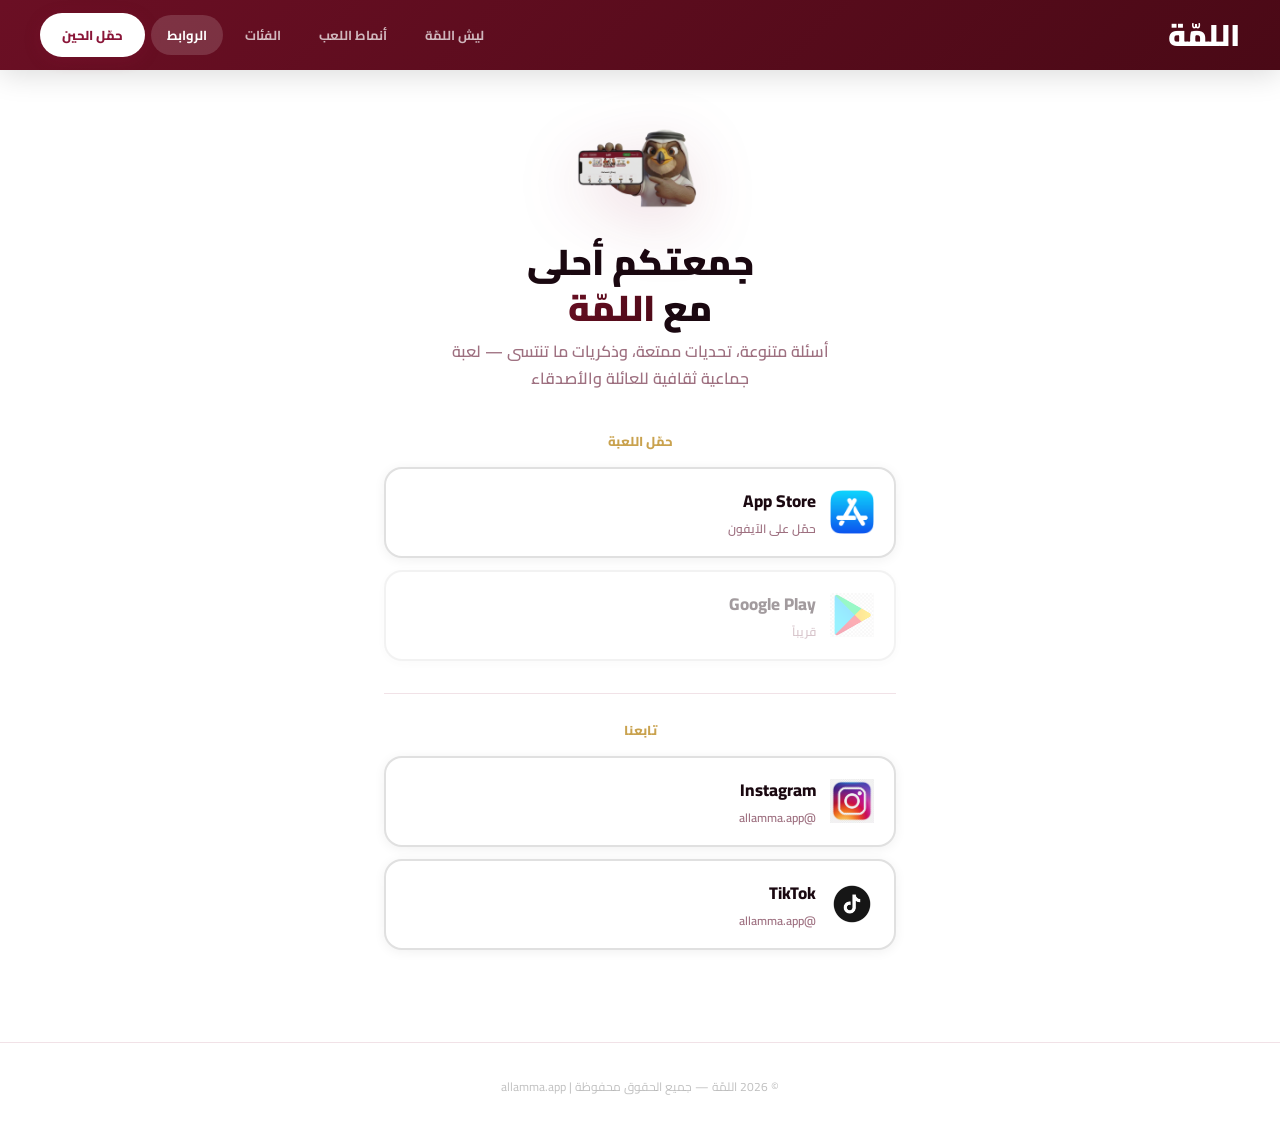
==== links.html @ c3033451 "Links: unified grey border and shadow for all buttons" ====
<!DOCTYPE html>
<html lang="ar" dir="rtl">
<head>
<meta charset="utf-8">
<meta name="viewport" content="width=device-width, initial-scale=1.0">
<title>اللمّة — الروابط</title>
<meta name="description" content="جمعتكم أحلى مع اللمّة — حمّل اللعبة الحين!">
<meta property="og:title" content="اللمّة"><meta property="og:description" content="جمعتكم أحلى مع اللمّة — حمّلها الحين!">
<meta property="og:image" content="https://allamma.app/falcon.png">
<link rel="icon" href="icon.png">
<style>
@import url('https://fonts.googleapis.com/css2?family=Cairo:wght@400;600;700;800;900&display=swap');
:root{--maroon:#8A1538;--gold:#C9A24E;--dark:#1A0810;--muted:#9E7080;--card-border:rgba(138,21,56,0.12)}
*{margin:0;padding:0;box-sizing:border-box}
html{scroll-behavior:smooth}
body{font-family:'Cairo',sans-serif;background:#fff;color:var(--dark);overflow-x:hidden}
a{text-decoration:none;color:inherit}

/* ═══════════ NAV ═══════════ */
nav{position:fixed;top:0;left:0;right:0;height:70px;background:linear-gradient(135deg,#6B0F24,#4A0916);display:flex;align-items:center;justify-content:space-between;padding:0 clamp(16px,4vw,40px);z-index:100;box-shadow:0 4px 30px rgba(0,0,0,0.15)}
.n-logo{font-size:30px;font-weight:900;color:#fff}
.n-logo a{color:#fff}
.n-links{display:flex;gap:6px;align-items:center}
.n-link{color:rgba(255,255,255,0.7);font-size:13px;font-weight:700;padding:8px 16px;border-radius:30px;transition:all 0.25s}
.n-link:hover{color:#fff;background:rgba(255,255,255,0.15)}
.n-link.active{color:#fff;background:rgba(255,255,255,0.15)}
.n-cta{background:#fff;color:var(--maroon);font-size:13px;font-weight:800;padding:10px 22px;border-radius:30px;transition:all 0.25s;box-shadow:0 4px 16px rgba(138,21,56,0.25)}
.n-cta:hover{transform:scale(1.05);box-shadow:0 6px 24px rgba(0,0,0,0.2)}
@media(max-width:700px){.n-links{gap:2px;overflow-x:auto;white-space:nowrap;scrollbar-width:none;-webkit-overflow-scrolling:touch}.n-links::-webkit-scrollbar{display:none}.n-link{font-size:10px;padding:5px 8px;white-space:nowrap}.n-cta{display:none}.n-logo{font-size:24px}}

/* ═══════════ PAGE ═══════════ */
.page{padding:120px 24px 60px;max-width:560px;margin:0 auto;text-align:center}
.page-falcon{width:140px;margin-bottom:20px;filter:drop-shadow(0 16px 32px rgba(138,21,56,0.15));animation:float 4s ease-in-out infinite}
@keyframes float{0%,100%{transform:translateY(0)}50%{transform:translateY(-10px)}}
.page-title{font-size:clamp(28px,5vw,36px);font-weight:900;margin-bottom:6px;line-height:1.3}
.page-title span{background:linear-gradient(135deg,#6B0F24,#4A0916);-webkit-background-clip:text;-webkit-text-fill-color:transparent;background-clip:text}
.page-sub{color:var(--muted);font-size:clamp(13px,2vw,16px);font-weight:600;margin-bottom:36px;line-height:1.7;max-width:400px;margin-left:auto;margin-right:auto}

/* Section */
.sec-title{color:var(--gold);font-size:13px;font-weight:800;margin-bottom:14px}
.links{display:flex;flex-direction:column;gap:12px;margin-bottom:32px}
.link-btn{display:flex;align-items:center;gap:14px;background:#fff;border:2px solid rgba(0,0,0,0.12);border-radius:18px;padding:16px 20px;transition:all 0.3s cubic-bezier(.16,1,.3,1);box-shadow:0 2px 12px rgba(0,0,0,0.06)}
.link-btn:hover{transform:translateY(-3px);box-shadow:0 12px 32px rgba(0,0,0,0.1);border-color:rgba(0,0,0,0.2)}
.link-btn.disabled{opacity:0.4;pointer-events:none}
.link-icon{width:44px;height:44px;flex-shrink:0}
.link-icon img{width:44px;height:44px;object-fit:contain}
.link-text{flex:1;text-align:right;font-size:17px;font-weight:800}
.link-sub{font-size:12px;color:var(--muted);font-weight:600}

.divider{height:1px;background:var(--card-border);margin:8px 0 24px}

/* Footer */
footer{background:#fff;padding:32px 24px;text-align:center;border-top:1px solid var(--card-border)}
.f-copy{color:rgba(0,0,0,0.25);font-size:12px}
</style>
</head>
<body>

<!-- NAV (same as main page) -->
<nav>
  <div class="n-logo"><a href="/">اللمّة</a></div>
  <div class="n-links">
    <a class="n-link" href="/#why">ليش اللمّة</a>
    <a class="n-link" href="/#modes">أنماط اللعب</a>
    <a class="n-link" href="/#cats">الفئات</a>
    <a class="n-link active" href="links.html">الروابط</a>
    <a class="n-cta" href="https://apps.apple.com/app/id6760367652" target="_blank">حمّل الحين</a>
  </div>
</nav>

<!-- CONTENT -->
<div class="page">
  <img class="page-falcon" src="falcon.png" alt="اللمّة">
  <div class="page-title">جمعتكم أحلى<br>مع <span>اللمّة</span></div>
  <div class="page-sub">أسئلة متنوعة، تحديات ممتعة، وذكريات ما تنتسى — لعبة جماعية ثقافية للعائلة والأصدقاء</div>

  <div class="sec-title">حمّل اللعبة</div>
  <div class="links">
    <a class="link-btn appstore" href="https://apps.apple.com/app/id6760367652" target="_blank">
      <div class="link-icon"><img src="appstore.png" alt="App Store"></div>
      <div class="link-text">App Store<div class="link-sub">حمّل على الآيفون</div></div>
    </a>
    <a class="link-btn gplay disabled" href="#">
      <div class="link-icon"><img src="googleplay.png" alt="Google Play"></div>
      <div class="link-text">Google Play<div class="link-sub">قريباً</div></div>
    </a>
  </div>

  <div class="divider"></div>

  <div class="sec-title">تابعنا</div>
  <div class="links">
    <a class="link-btn instagram" href="https://www.instagram.com/allamma.app" target="_blank">
      <div class="link-icon"><img src="instagram.png" alt="Instagram"></div>
      <div class="link-text">Instagram<div class="link-sub">@allamma.app</div></div>
    </a>
    <a class="link-btn tiktok" href="https://www.tiktok.com/@allamma.app" target="_blank">
      <div class="link-icon"><img src="tiktok.png" alt="TikTok"></div>
      <div class="link-text">TikTok<div class="link-sub">@allamma.app</div></div>
    </a>
  </div>
</div>

<footer>
  <div class="f-copy">© 2026 اللمّة — جميع الحقوق محفوظة | allamma.app</div>
</footer>

</body>
</html>
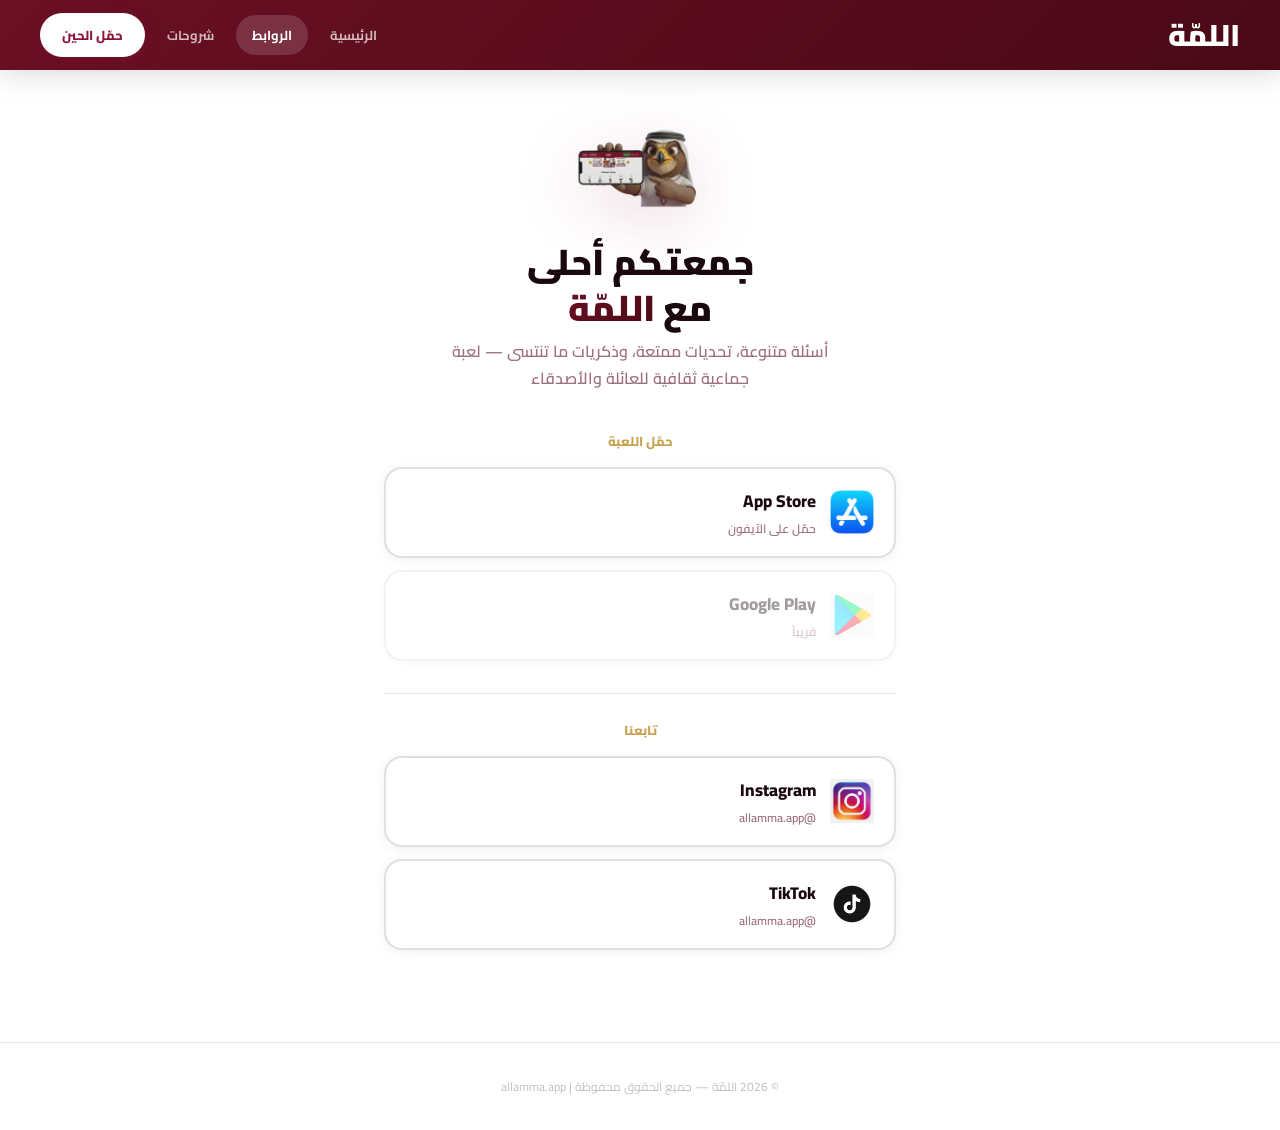
==== commit a580d2c7: "Update nav: add tutorials page + simplify links nav (الرئيسية, الروابط, شروحات)" ====
--- a/links.html
+++ b/links.html
@@ -60,10 +60,9 @@
 <nav>
   <div class="n-logo"><a href="/">اللمّة</a></div>
   <div class="n-links">
-    <a class="n-link" href="/#why">ليش اللمّة</a>
-    <a class="n-link" href="/#modes">أنماط اللعب</a>
-    <a class="n-link" href="/#cats">الفئات</a>
+    <a class="n-link" href="/">الرئيسية</a>
     <a class="n-link active" href="links.html">الروابط</a>
+    <a class="n-link" href="tutorials.html">شروحات</a>
     <a class="n-cta" href="https://apps.apple.com/app/id6760367652" target="_blank">حمّل الحين</a>
   </div>
 </nav>
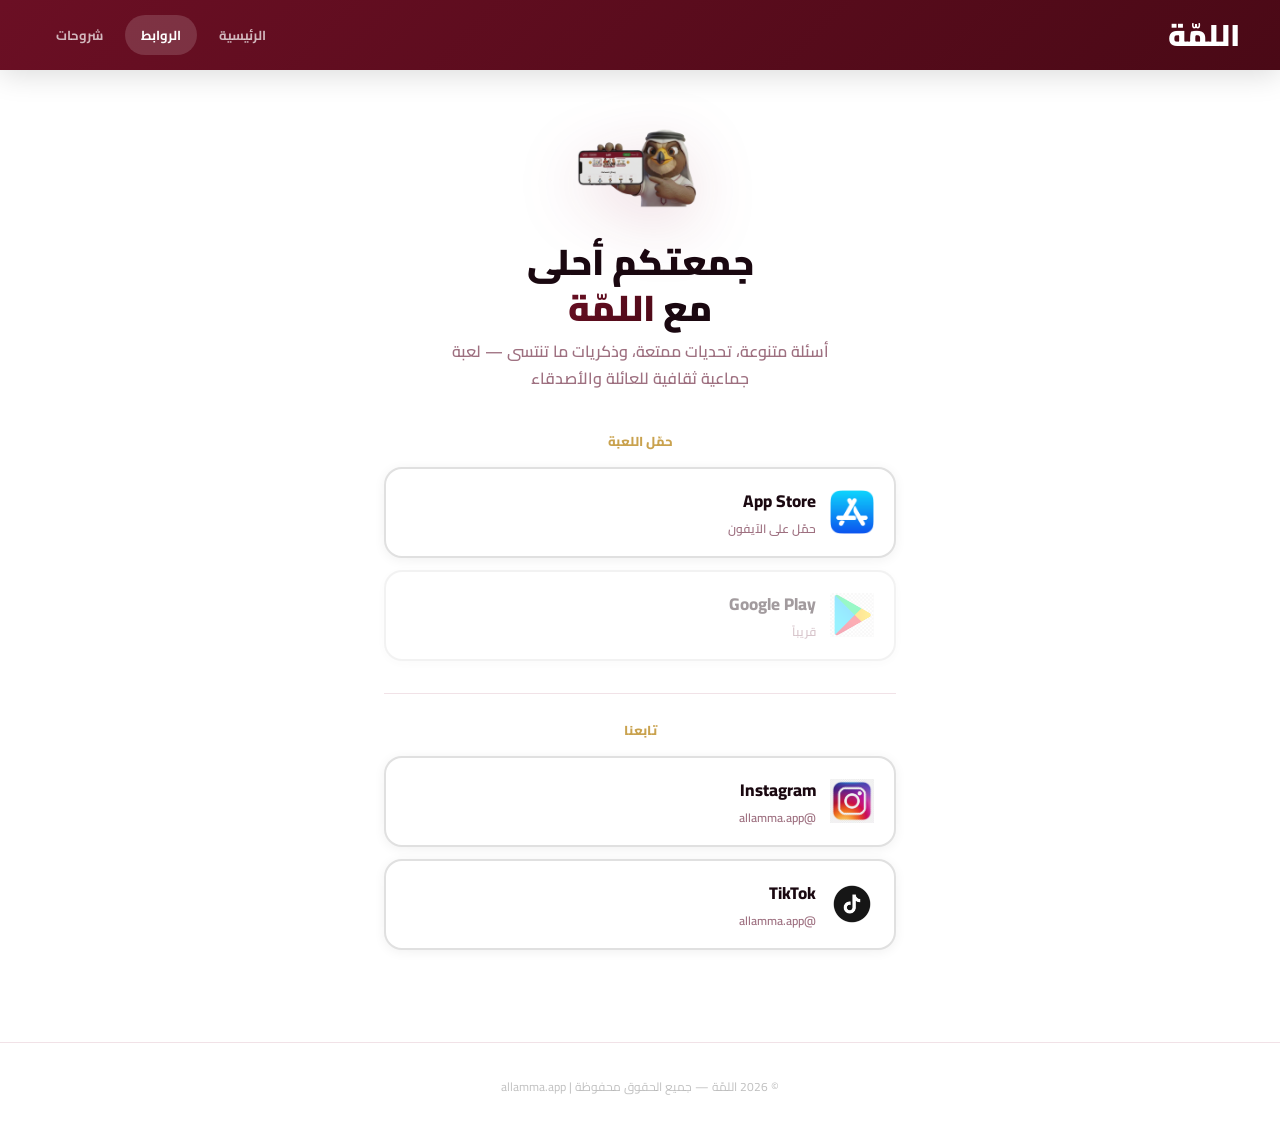
==== commit 357881e6: "Remove download CTA from links page nav" ====
--- a/links.html
+++ b/links.html
@@ -63,7 +63,6 @@
     <a class="n-link" href="/">الرئيسية</a>
     <a class="n-link active" href="links.html">الروابط</a>
     <a class="n-link" href="tutorials.html">شروحات</a>
-    <a class="n-cta" href="https://apps.apple.com/app/id6760367652" target="_blank">حمّل الحين</a>
   </div>
 </nav>
 
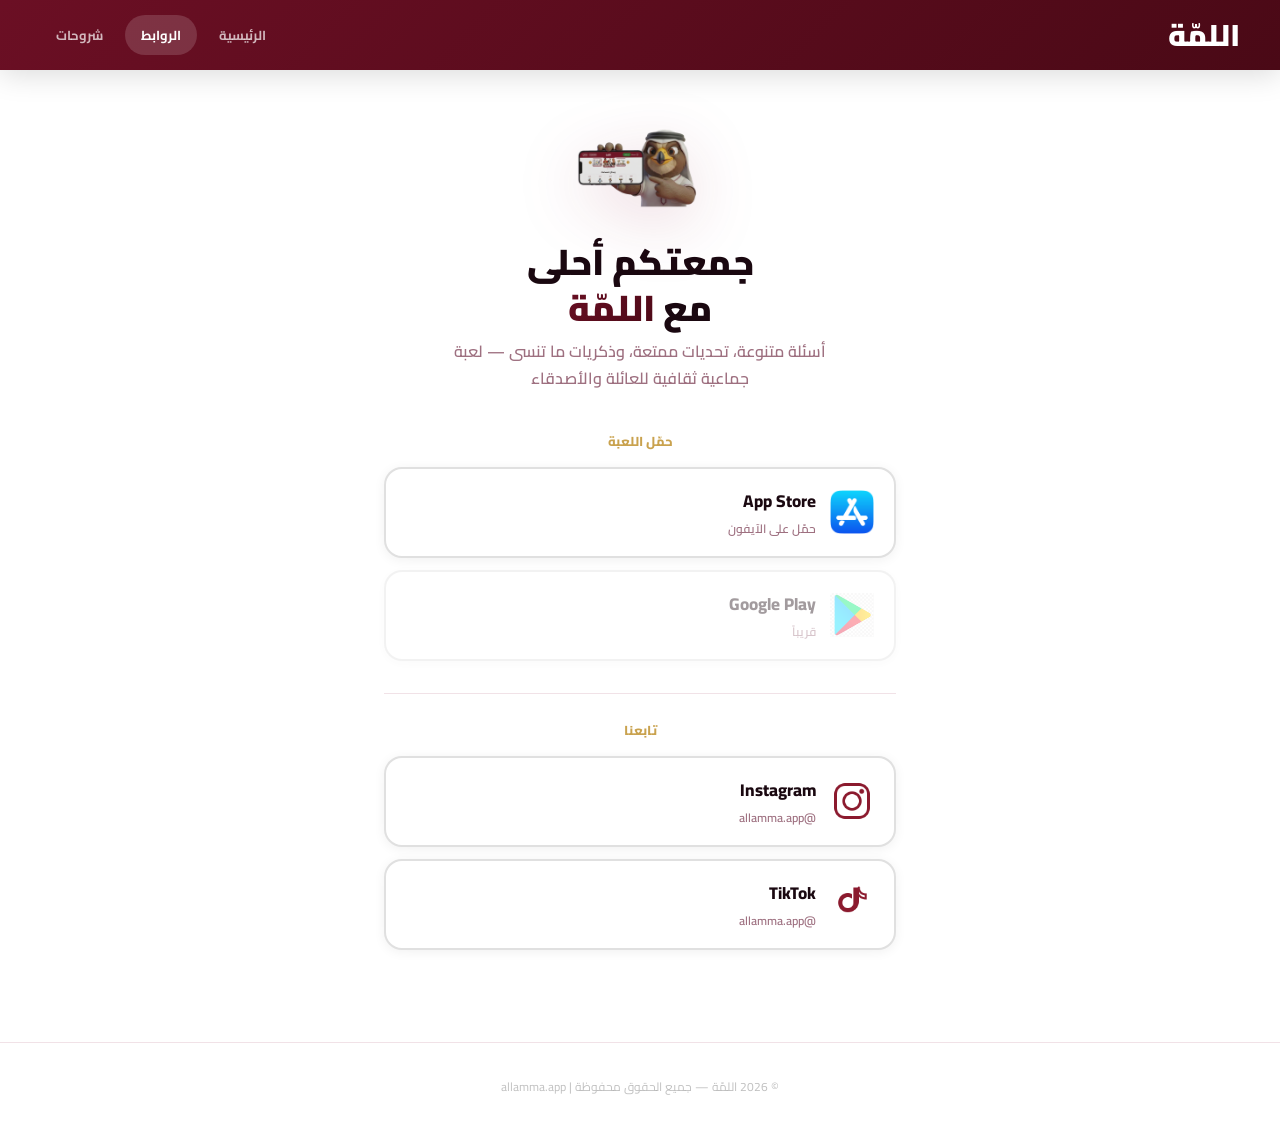
==== commit c667053a: "Fix typo: ما تنتسى → ما تنسى" ====
--- a/links.html
+++ b/links.html
@@ -52,6 +52,24 @@
 /* Footer */
 footer{background:#fff;padding:32px 24px;text-align:center;border-top:1px solid var(--card-border)}
 .f-copy{color:rgba(0,0,0,0.25);font-size:12px}
+
+/* ═══════════ MOBILE ═══════════ */
+@media(max-width:480px){
+  .page{padding:80px 16px 20px}
+  .page-falcon{width:80px;margin-bottom:10px}
+  .page-title{font-size:22px;margin-bottom:4px}
+  .page-title br{display:none}
+  .page-sub{font-size:11px;margin-bottom:18px;line-height:1.5}
+  .sec-title{font-size:11px;margin-bottom:8px}
+  .links{gap:8px;margin-bottom:18px}
+  .link-btn{padding:10px 14px;border-radius:14px;gap:10px}
+  .link-icon{width:34px;height:34px}
+  .link-icon img{width:34px;height:34px}
+  .link-text{font-size:14px}
+  .link-sub{font-size:10px}
+  .divider{margin:4px 0 14px}
+  footer{padding:16px 12px}
+}
 </style>
 </head>
 <body>
@@ -70,7 +88,7 @@
 <div class="page">
   <img class="page-falcon" src="falcon.png" alt="اللمّة">
   <div class="page-title">جمعتكم أحلى<br>مع <span>اللمّة</span></div>
-  <div class="page-sub">أسئلة متنوعة، تحديات ممتعة، وذكريات ما تنتسى — لعبة جماعية ثقافية للعائلة والأصدقاء</div>
+  <div class="page-sub">أسئلة متنوعة، تحديات ممتعة، وذكريات ما تنسى — لعبة جماعية ثقافية للعائلة والأصدقاء</div>
 
   <div class="sec-title">حمّل اللعبة</div>
   <div class="links">
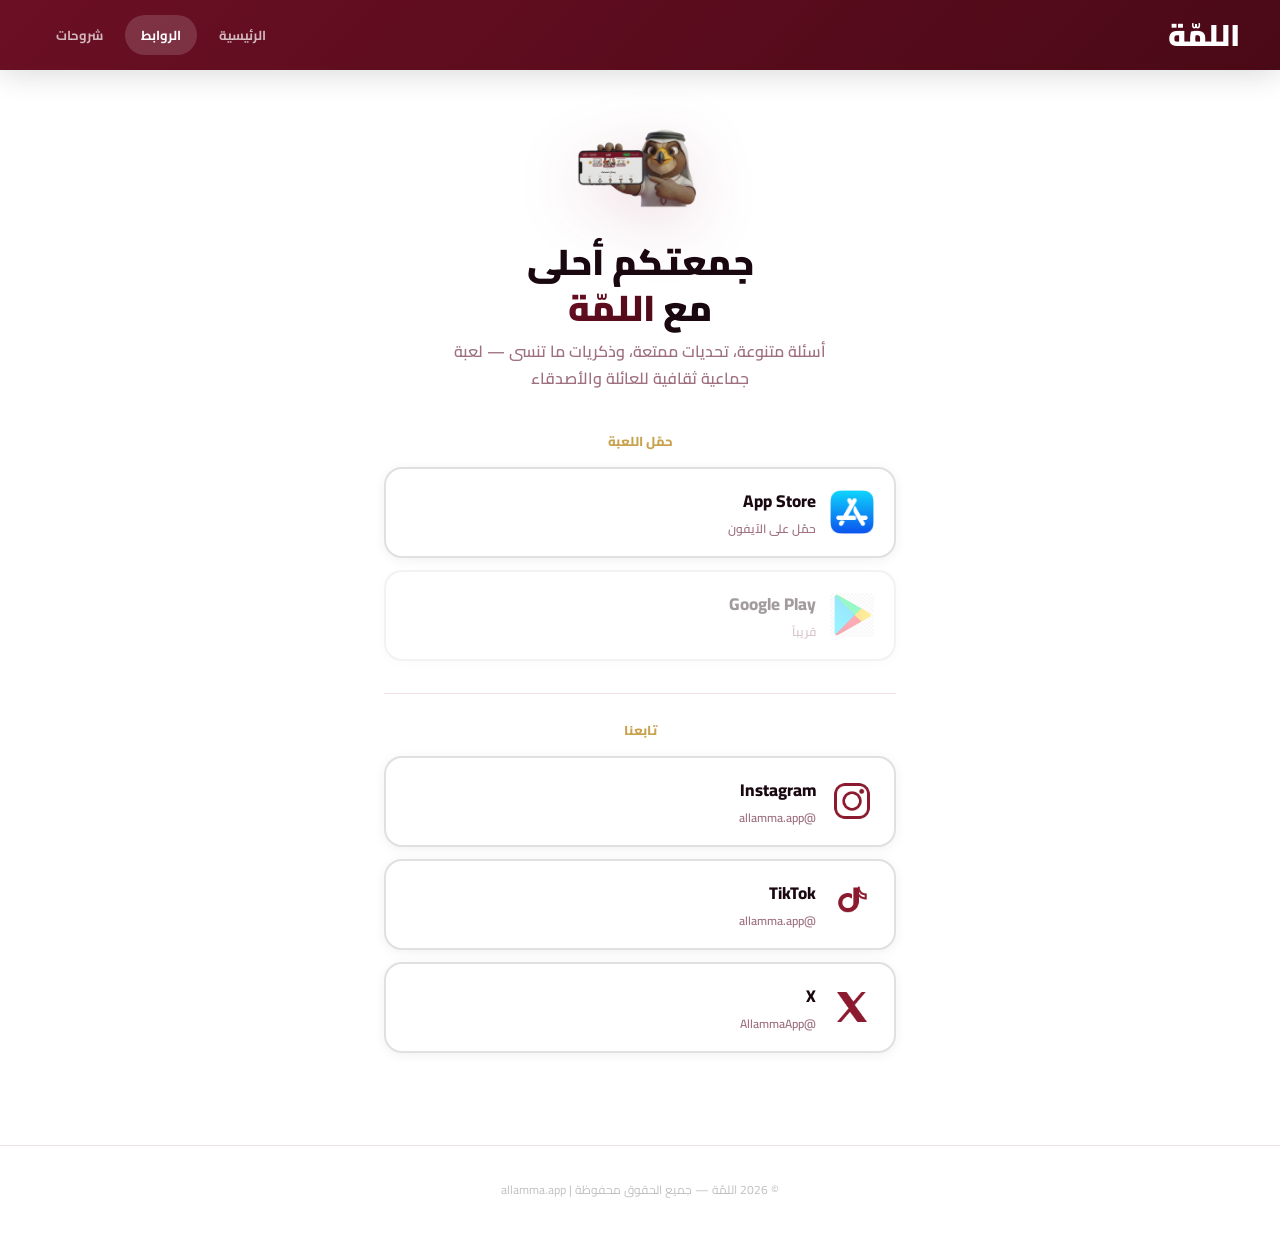
==== commit 9fd579b6: "Add X (@AllammaApp) to links page and footer" ====
--- a/links.html
+++ b/links.html
@@ -114,6 +114,10 @@
       <div class="link-icon"><img src="tiktok.png" alt="TikTok"></div>
       <div class="link-text">TikTok<div class="link-sub">@allamma.app</div></div>
     </a>
+    <a class="link-btn x" href="https://x.com/AllammaApp" target="_blank">
+      <div class="link-icon"><img src="x.png" alt="X"></div>
+      <div class="link-text">X<div class="link-sub">@AllammaApp</div></div>
+    </a>
   </div>
 </div>
 
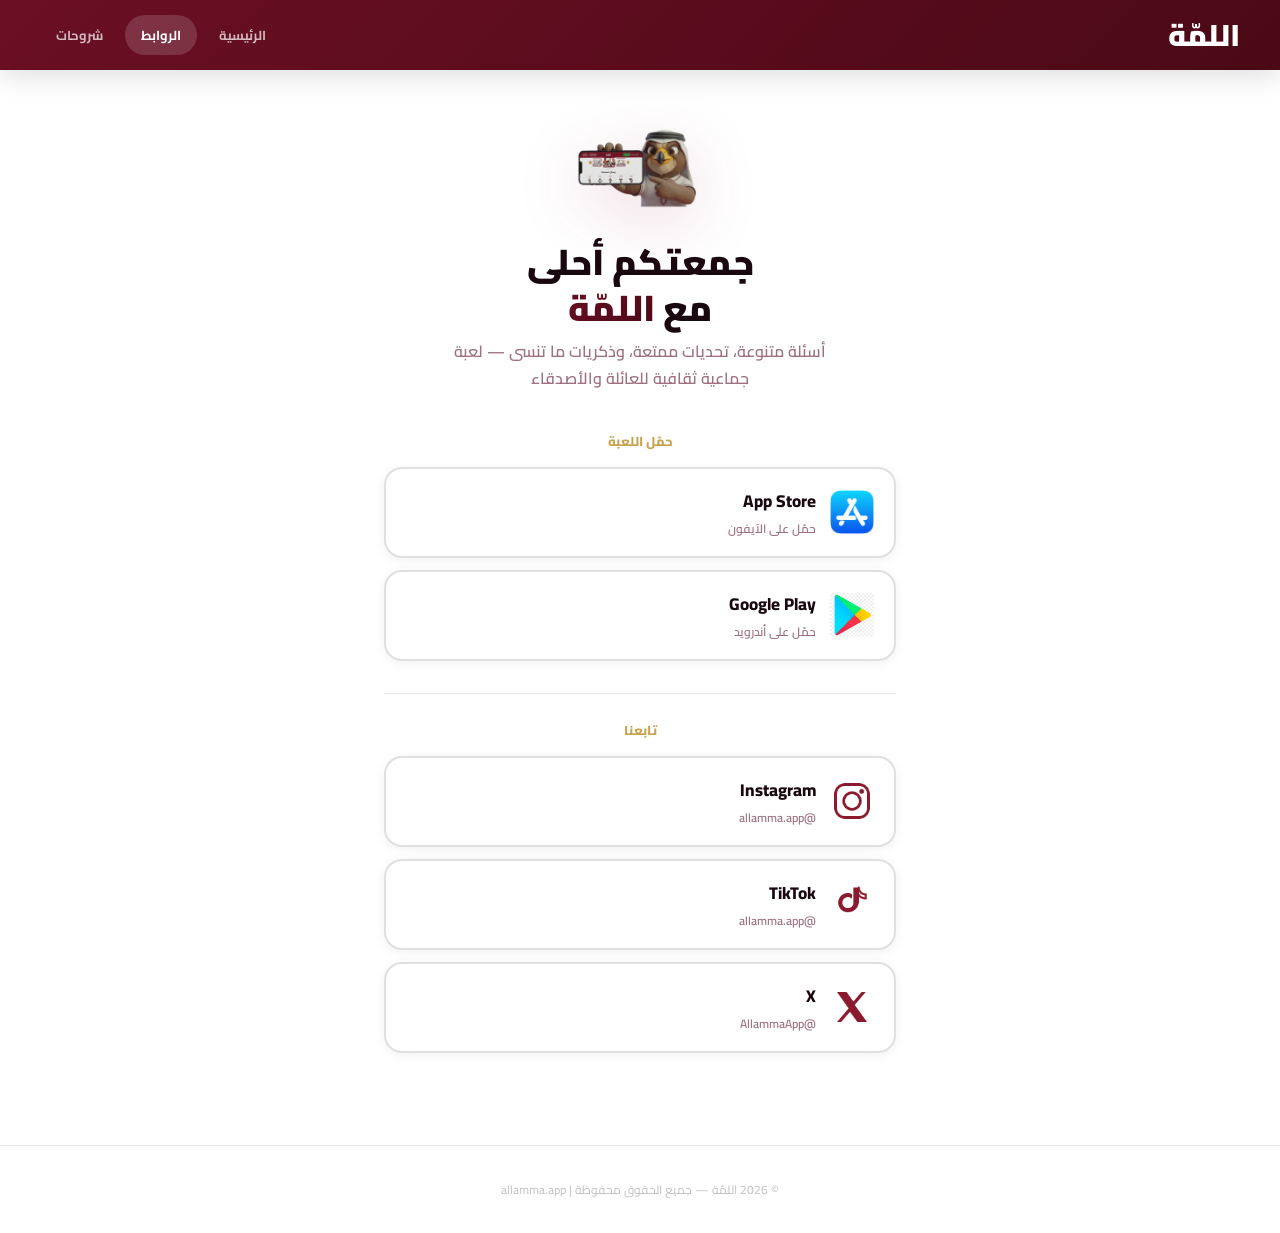
==== commit 1b67240e: "تفعيل زر Google Play بعد نزول اللعبة على المتجر" ====
--- a/links.html
+++ b/links.html
@@ -96,9 +96,9 @@
       <div class="link-icon"><img src="appstore.png" alt="App Store"></div>
       <div class="link-text">App Store<div class="link-sub">حمّل على الآيفون</div></div>
     </a>
-    <a class="link-btn gplay disabled" href="#">
+    <a class="link-btn gplay" href="https://play.google.com/store/apps/details?id=com.allamma.app" target="_blank">
       <div class="link-icon"><img src="googleplay.png" alt="Google Play"></div>
-      <div class="link-text">Google Play<div class="link-sub">قريباً</div></div>
+      <div class="link-text">Google Play<div class="link-sub">حمّل على أندرويد</div></div>
     </a>
   </div>
 
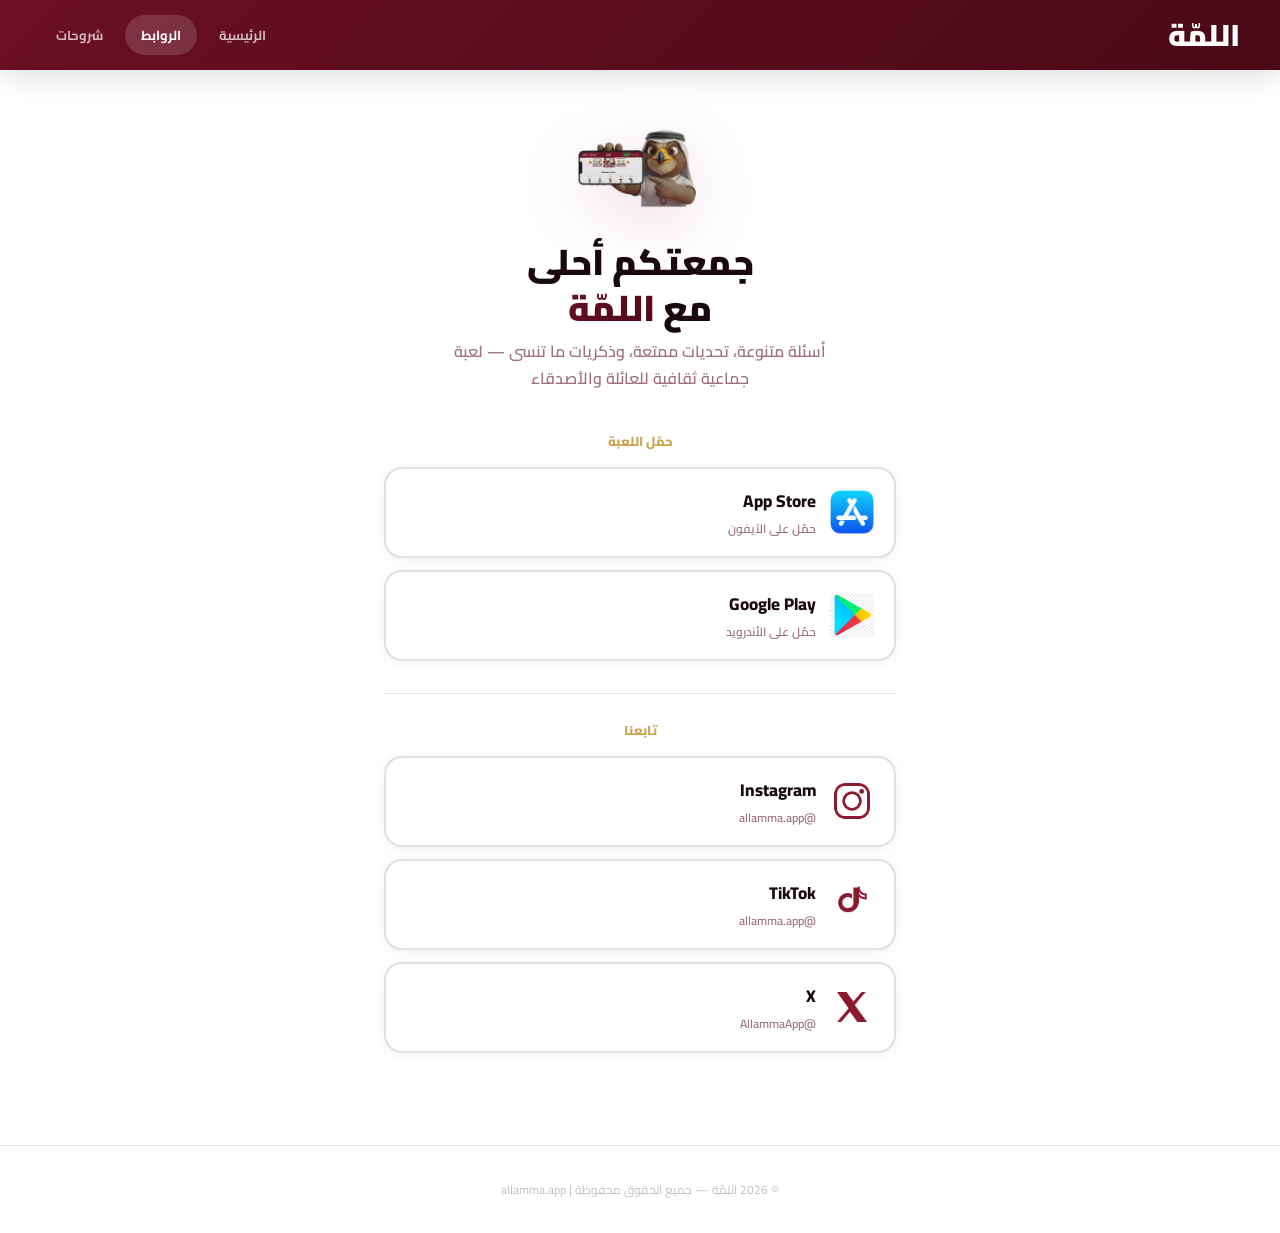
==== commit 12a7c1d1: "تصحيح: حمّل على الأندرويد" ====
--- a/links.html
+++ b/links.html
@@ -98,7 +98,7 @@
     </a>
     <a class="link-btn gplay" href="https://play.google.com/store/apps/details?id=com.allamma.app" target="_blank">
       <div class="link-icon"><img src="googleplay.png" alt="Google Play"></div>
-      <div class="link-text">Google Play<div class="link-sub">حمّل على أندرويد</div></div>
+      <div class="link-text">Google Play<div class="link-sub">حمّل على الأندرويد</div></div>
     </a>
   </div>
 
